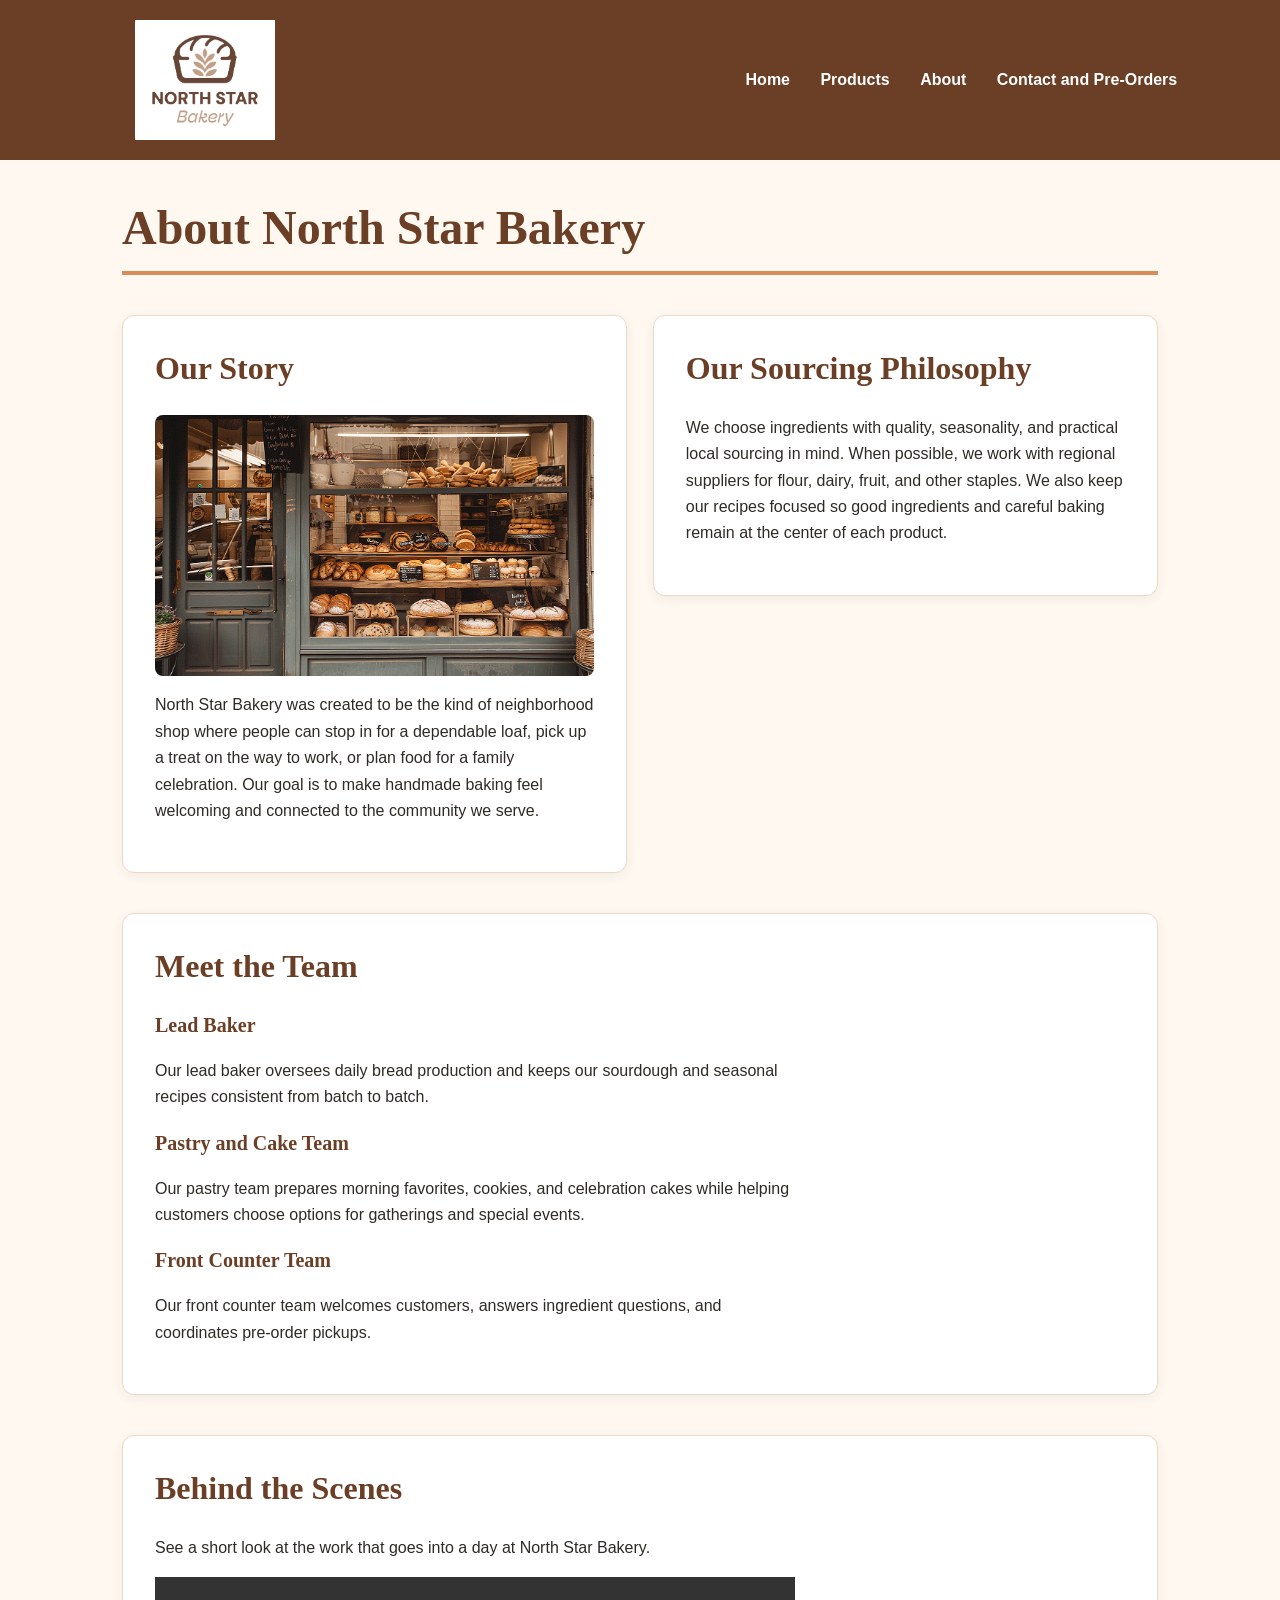
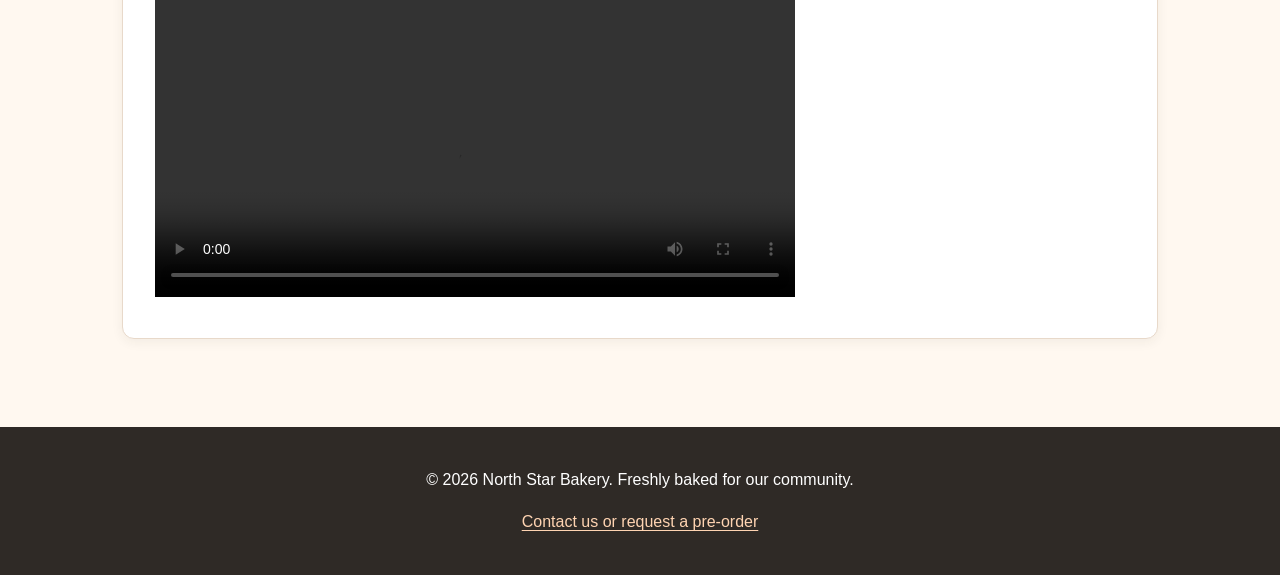
==== about.html @ 1f358ec4 "Add files via upload" ====
<!DOCTYPE html>
<html lang="en">
<head>
    <meta charset="UTF-8">
    <meta name="viewport" content="width=device-width, initial-scale=1.0">
    <title>North Star Bakery | About</title>
    <link rel="stylesheet" href="style.css">
</head>
<body>
    <header>
        <a href="index.html">
            <img src="images/bakery-logo_c.png"
                 alt="North Star Bakery logo with a loaf of bread and wheat stalk"
                 width="240">
        </a>
        <nav aria-label="Primary navigation">
            <ul>
                <li><a href="index.html">Home</a></li>
                <li><a href="products.html">Products</a></li>
                <li><a href="about.html">About</a></li>
                <li><a href="contact.html">Contact and Pre-Orders</a></li>
            </ul>
        </nav>
    </header>

    <main class="page-content">
        <h1>About North Star Bakery</h1>

        <section aria-labelledby="story-heading">
            <h2 id="story-heading">Our Story</h2>
            <img src="images/bakery-storefront_c.png"
                 alt="North Star Bakery storefront with breads and pastries displayed in the window"
                 width="600">
            <p>
                North Star Bakery was created to be the kind of neighborhood shop where
                people can stop in for a dependable loaf, pick up a treat on the way to work,
                or plan food for a family celebration. Our goal is to make handmade baking
                feel welcoming and connected to the community we serve.
            </p>
        </section>

        <section aria-labelledby="sourcing-heading">
            <h2 id="sourcing-heading">Our Sourcing Philosophy</h2>
            <p>
                We choose ingredients with quality, seasonality, and practical local sourcing
                in mind. When possible, we work with regional suppliers for flour, dairy,
                fruit, and other staples. We also keep our recipes focused so good ingredients
                and careful baking remain at the center of each product.
            </p>
        </section>

        <section aria-labelledby="staff-heading">
            <h2 id="staff-heading">Meet the Team</h2>
            <h3>Lead Baker</h3>
            <p>
                Our lead baker oversees daily bread production and keeps our sourdough and
                seasonal recipes consistent from batch to batch.
            </p>
            <h3>Pastry and Cake Team</h3>
            <p>
                Our pastry team prepares morning favorites, cookies, and celebration cakes
                while helping customers choose options for gatherings and special events.
            </p>
            <h3>Front Counter Team</h3>
            <p>
                Our front counter team welcomes customers, answers ingredient questions,
                and coordinates pre-order pickups.
            </p>
        </section>

        <section aria-labelledby="video-heading">
            <h2 id="video-heading">Behind the Scenes</h2>
            <p>See a short look at the work that goes into a day at North Star Bakery.</p>
            <video controls width="640" preload="metadata">
                <source src="media/bakery-behind-scenes_c.mp4" type="video/mp4">
                Your browser does not support the video element.
                <a href="media/bakery-behind-scenes_c.mp4">
                    Download the North Star Bakery behind-the-scenes video
                </a>.
            </video>
        </section>
    </main>

    <footer>
        <p>&copy; 2026 North Star Bakery. Freshly baked for our community.</p>
        <p><a href="contact.html">Contact us or request a pre-order</a></p>
    </footer>
</body>
</html>
---- style.css ----
/* North Star Bakery — mobile-first design system
   Colors: cream, brown, peach, charcoal | Fonts: Georgia and Arial */
:root { --cream:#FFF8F0; --brown:#6B3E26; --peach:#D88C5A; --charcoal:#2F2A26; }
* { box-sizing:border-box; }
html { scroll-behavior:smooth; }
body { margin:0; background:var(--cream); color:var(--charcoal); font:1rem/1.65 Arial, Helvetica, sans-serif; }
h1,h2,h3 { font-family:Georgia, 'Times New Roman', serif; line-height:1.25; color:var(--brown); }
h1 {font-size:clamp(2rem,5vw,3rem);} h2{font-size:clamp(1.45rem,3vw,2rem);} h3{font-size:1.25rem;}
a { color:var(--brown); text-underline-offset:.2em; } a:hover {color:#943d16;} a:focus-visible,button:focus-visible,input:focus-visible,textarea:focus-visible {outline:3px solid var(--peach);outline-offset:3px;}
header { background:var(--brown); padding:1.25rem max(1rem,calc((100vw - 1100px)/2)); display:flex; flex-direction:column; gap:1rem; align-items:center; }
header img { display:block; width:min(230px,70vw); height:auto; max-height:120px; object-fit:contain; }
nav { width:100%; }
nav ul { list-style:none; display:flex; flex-wrap:wrap; gap:.5rem; justify-content:center; margin:0; padding:0; }
nav a { display:block; padding:.5rem .8rem; border-radius:.45rem; color:white; text-decoration:none; font-weight:bold; }
nav a:hover,nav a:focus-visible {background:var(--peach); color:var(--charcoal);}
.page-content {max-width:1100px; margin:auto; padding:1.5rem 1rem 3rem;}
main > h1 {margin:0 0 1.5rem; padding-bottom:.8rem; border-bottom:4px solid var(--peach);}
section {background:white; border:1px solid #e8d9ca; border-radius:12px; padding:1.2rem; margin:1rem 0 1.5rem; box-shadow:0 3px 12px #2f2a2610;}
section h2:first-child{margin-top:0;} section p {max-width:72ch;}
img,video {max-width:100%; height:auto;} picture img, section > img, figure img {display:block; border-radius:8px; max-width:100%;}
figure {margin:1rem 0; } figcaption {font-size:.95rem; color:var(--brown); font-style:italic; margin-top:.5rem;}
address {font-style:normal; padding:.7rem 1rem; background:var(--cream); border-left:4px solid var(--peach);}
fieldset {border:1px solid #c6a88f; border-radius:.6rem; padding:1rem; margin:1rem 0; min-width:0;}
legend {font-weight:bold; color:var(--brown); padding:0 .4rem;}
label {font-weight:600;} input:not([type='radio']), textarea,select {width:100%; max-width:38rem; padding:.72rem; border:1px solid #977965; border-radius:.4rem; background:#fff; font:inherit;}
input[type='radio'] {accent-color:var(--brown);} button,input[type='submit'] {background:var(--brown);color:white;border:0;border-radius:.4rem;padding:.75rem 1.25rem;font:inherit;font-weight:bold;cursor:pointer;}
button:hover,input[type='submit']:hover {background:#84462b;}
footer {padding:1.5rem max(1rem,calc((100vw - 1100px)/2)); background:var(--charcoal); color:white;text-align:center;} footer a {color:#ffd4b2;}
@media (min-width:760px) {
 header {flex-direction:row;justify-content:space-between;} nav {width:auto;}
 nav ul {justify-content:flex-end;gap:.3rem;}
 .page-content {padding:2.4rem 2rem 4rem;}
 section {padding:2rem;}
 main {display:flex;flex-wrap:wrap;gap:0 1.6rem;align-items:flex-start;}
 main > h1 {flex-basis:100%;}
 main > section {flex:1 1 calc(50% - 1.6rem);min-width:290px;}
 section:has(form), section:has(video) {flex-basis:100%;}
}
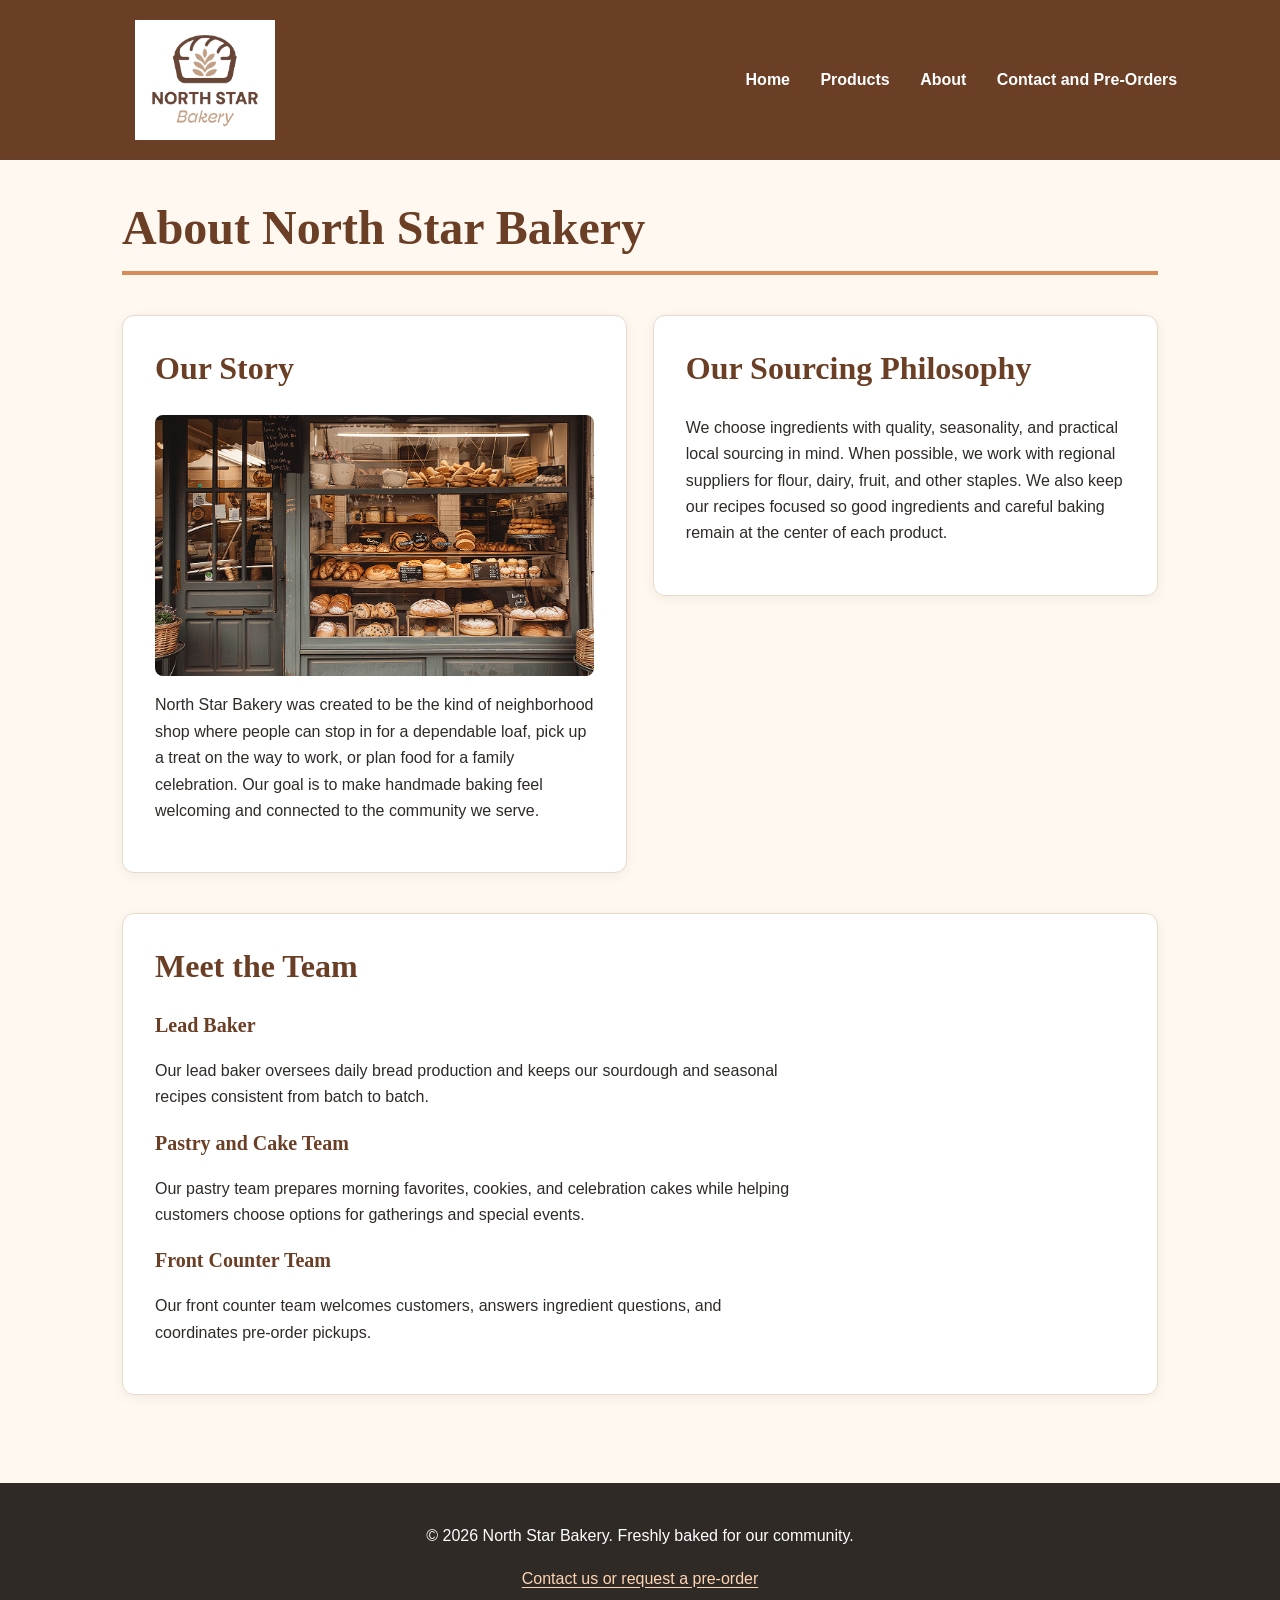
==== commit 9405457e: "Remove video section from about.html Removed the 'Behind the Scenes' video section from the about pa" ====
--- a/about.html
+++ b/about.html
@@ -68,17 +68,7 @@
             </p>
         </section>
 
-        <section aria-labelledby="video-heading">
-            <h2 id="video-heading">Behind the Scenes</h2>
-            <p>See a short look at the work that goes into a day at North Star Bakery.</p>
-            <video controls width="640" preload="metadata">
-                <source src="media/bakery-behind-scenes_c.mp4" type="video/mp4">
-                Your browser does not support the video element.
-                <a href="media/bakery-behind-scenes_c.mp4">
-                    Download the North Star Bakery behind-the-scenes video
-                </a>.
-            </video>
-        </section>
+
     </main>
 
     <footer>
@@ -86,4 +76,4 @@
         <p><a href="contact.html">Contact us or request a pre-order</a></p>
     </footer>
 </body>
-</html>+</html>
